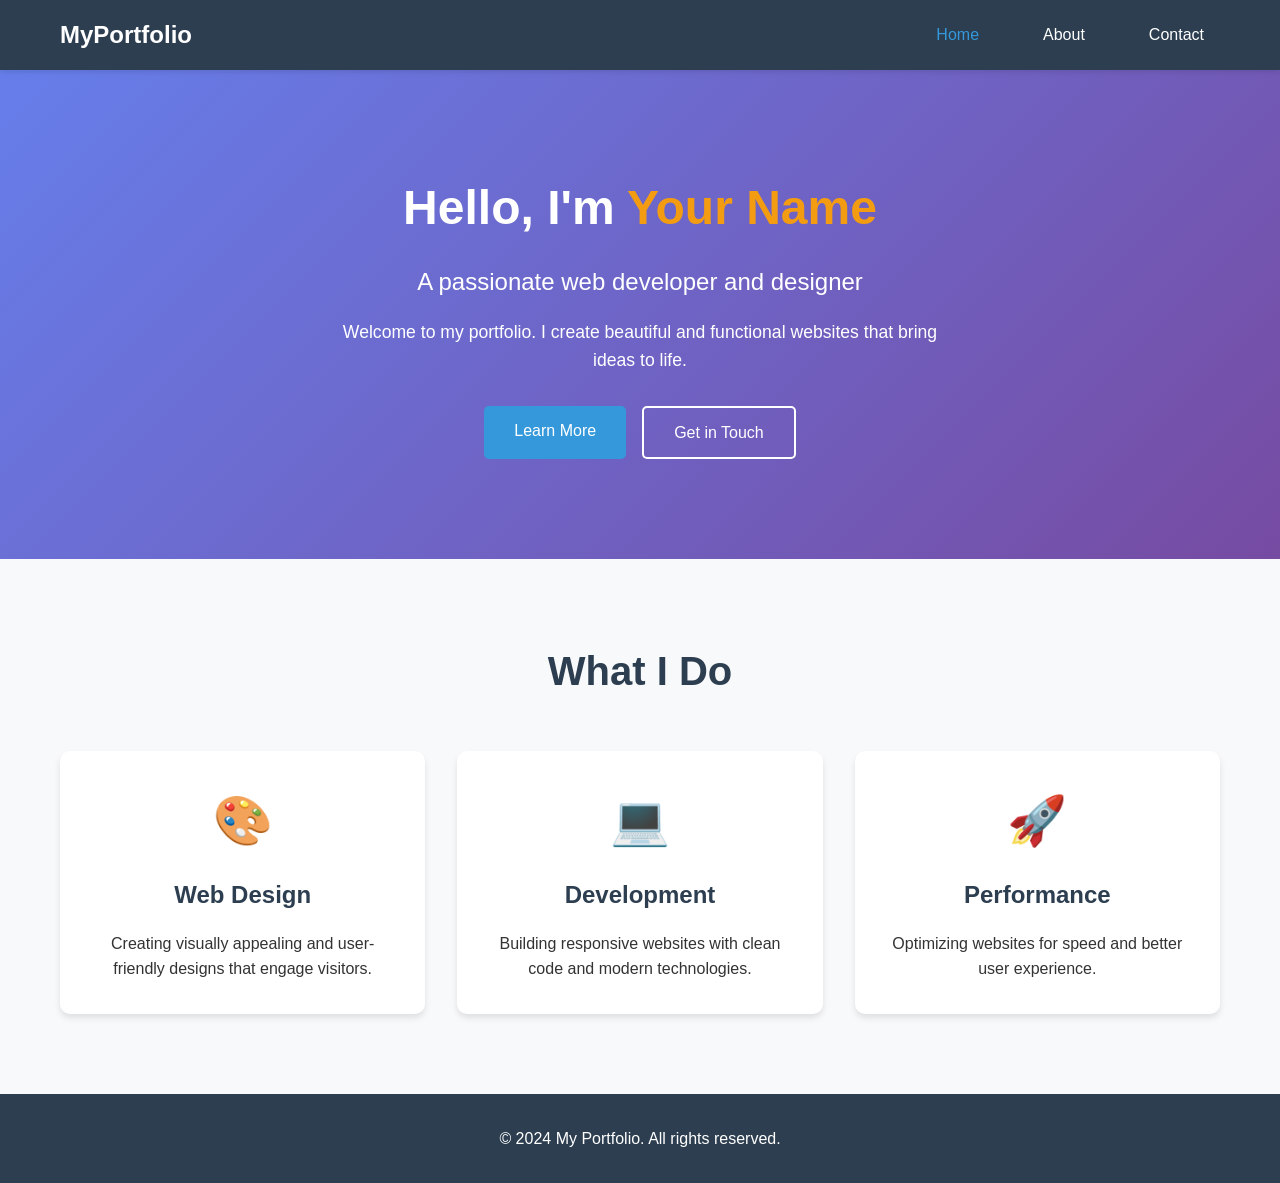
==== index.html @ 6005821e "Add Home, About, and Contact pages to the portfolio website Create and populate index.html, about.ht" ====
<!DOCTYPE html>
<html lang="en">
<head>
    <meta charset="UTF-8">
    <meta name="viewport" content="width=device-width, initial-scale=1.0">
    <title>My Portfolio - Home</title>
    <link rel="stylesheet" href="style.css">
</head>
<body>
    <nav class="navbar">
        <div class="container">
            <div class="logo">MyPortfolio</div>
            <button class="menu-toggle" id="menuToggle">
                <span></span>
                <span></span>
                <span></span>
            </button>
            <ul class="nav-links" id="navLinks">
                <li><a href="index.html" class="active">Home</a></li>
                <li><a href="about.html">About</a></li>
                <li><a href="contact.html">Contact</a></li>
            </ul>
        </div>
    </nav>

    <section class="hero">
        <div class="container">
            <div class="hero-content">
                <h1>Hello, I'm <span class="highlight">Your Name</span></h1>
                <p class="subtitle">A passionate web developer and designer</p>
                <p class="description">Welcome to my portfolio. I create beautiful and functional websites that bring ideas to life.</p>
                <div class="hero-buttons">
                    <a href="about.html" class="btn btn-primary">Learn More</a>
                    <a href="contact.html" class="btn btn-secondary">Get in Touch</a>
                </div>
            </div>
        </div>
    </section>

    <section class="intro">
        <div class="container">
            <h2>What I Do</h2>
            <div class="cards">
                <div class="card">
                    <div class="icon">🎨</div>
                    <h3>Web Design</h3>
                    <p>Creating visually appealing and user-friendly designs that engage visitors.</p>
                </div>
                <div class="card">
                    <div class="icon">💻</div>
                    <h3>Development</h3>
                    <p>Building responsive websites with clean code and modern technologies.</p>
                </div>
                <div class="card">
                    <div class="icon">🚀</div>
                    <h3>Performance</h3>
                    <p>Optimizing websites for speed and better user experience.</p>
                </div>
            </div>
        </div>
    </section>

    <footer>
        <div class="container">
            <p>&copy; 2024 My Portfolio. All rights reserved.</p>
        </div>
    </footer>

    <script src="script.js"></script>
</body>
</html>
---- style.css ----
* {
    margin: 0;
    padding: 0;
    box-sizing: border-box;
}

body {
    font-family: 'Segoe UI', Tahoma, Geneva, Verdana, sans-serif;
    line-height: 1.6;
    color: #333;
}

.container {
    max-width: 1200px;
    margin: 0 auto;
    padding: 0 20px;
}

.navbar {
    background-color: #2c3e50;
    padding: 1rem 0;
    position: sticky;
    top: 0;
    z-index: 100;
    box-shadow: 0 2px 5px rgba(0,0,0,0.1);
}

.navbar .container {
    display: flex;
    justify-content: space-between;
    align-items: center;
}

.logo {
    font-size: 1.5rem;
    font-weight: bold;
    color: #fff;
}

.nav-links {
    display: flex;
    list-style: none;
    gap: 2rem;
}

.nav-links a {
    color: #fff;
    text-decoration: none;
    transition: color 0.3s;
    padding: 0.5rem 1rem;
}

.nav-links a:hover,
.nav-links a.active {
    color: #3498db;
}

.menu-toggle {
    display: none;
    flex-direction: column;
    background: none;
    border: none;
    cursor: pointer;
    padding: 0;
}

.menu-toggle span {
    width: 25px;
    height: 3px;
    background-color: #fff;
    margin: 3px 0;
    transition: 0.3s;
}

.hero {
    background: linear-gradient(135deg, #667eea 0%, #764ba2 100%);
    color: #fff;
    padding: 100px 0;
    text-align: center;
}

.hero-content h1 {
    font-size: 3rem;
    margin-bottom: 1rem;
}

.highlight {
    color: #f39c12;
}

.subtitle {
    font-size: 1.5rem;
    margin-bottom: 1rem;
}

.description {
    font-size: 1.1rem;
    margin-bottom: 2rem;
    max-width: 600px;
    margin-left: auto;
    margin-right: auto;
}

.hero-buttons {
    display: flex;
    gap: 1rem;
    justify-content: center;
    flex-wrap: wrap;
}

.btn {
    padding: 12px 30px;
    text-decoration: none;
    border-radius: 5px;
    transition: all 0.3s;
    font-size: 1rem;
    display: inline-block;
}

.btn-primary {
    background-color: #3498db;
    color: #fff;
}

.btn-primary:hover {
    background-color: #2980b9;
    transform: translateY(-2px);
}

.btn-secondary {
    background-color: transparent;
    color: #fff;
    border: 2px solid #fff;
}

.btn-secondary:hover {
    background-color: #fff;
    color: #667eea;
}

.intro {
    padding: 80px 0;
    background-color: #f8f9fa;
}

.intro h2 {
    text-align: center;
    font-size: 2.5rem;
    margin-bottom: 3rem;
    color: #2c3e50;
}

.cards {
    display: grid;
    grid-template-columns: repeat(auto-fit, minmax(250px, 1fr));
    gap: 2rem;
}

.card {
    background: #fff;
    padding: 2rem;
    border-radius: 10px;
    text-align: center;
    box-shadow: 0 4px 6px rgba(0,0,0,0.1);
    transition: transform 0.3s;
}

.card:hover {
    transform: translateY(-10px);
}

.icon {
    font-size: 3rem;
    margin-bottom: 1rem;
}

.card h3 {
    font-size: 1.5rem;
    margin-bottom: 1rem;
    color: #2c3e50;
}

.page-header {
    background: linear-gradient(135deg, #667eea 0%, #764ba2 100%);
    color: #fff;
    padding: 60px 0;
    text-align: center;
}

.page-header h1 {
    font-size: 2.5rem;
    margin-bottom: 0.5rem;
}

.about-content {
    padding: 80px 0;
}

.about-grid {
    display: grid;
    grid-template-columns: 1fr 1fr;
    gap: 3rem;
    align-items: center;
}

.about-text h2 {
    font-size: 2rem;
    margin-bottom: 1.5rem;
    color: #2c3e50;
}

.about-text p {
    margin-bottom: 1rem;
    font-size: 1.1rem;
    line-height: 1.8;
}

.image-placeholder {
    background: linear-gradient(135deg, #667eea 0%, #764ba2 100%);
    height: 400px;
    border-radius: 10px;
    display: flex;
    align-items: center;
    justify-content: center;
    color: #fff;
    font-size: 1.5rem;
}

.skills {
    padding: 80px 0;
    background-color: #f8f9fa;
}

.skills h2 {
    text-align: center;
    font-size: 2.5rem;
    margin-bottom: 3rem;
    color: #2c3e50;
}

.skills-grid {
    display: grid;
    grid-template-columns: repeat(auto-fit, minmax(250px, 1fr));
    gap: 2rem;
}

.skill-item {
    background: #fff;
    padding: 2rem;
    border-radius: 10px;
    box-shadow: 0 4px 6px rgba(0,0,0,0.1);
}

.skill-item h3 {
    font-size: 1.3rem;
    margin-bottom: 1rem;
    color: #3498db;
}

.contact-section {
    padding: 80px 0;
}

.contact-grid {
    display: grid;
    grid-template-columns: 1fr 1fr;
    gap: 3rem;
}

.contact-info h2,
.contact-form h2 {
    font-size: 2rem;
    margin-bottom: 1.5rem;
    color: #2c3e50;
}

.contact-info p {
    font-size: 1.1rem;
    margin-bottom: 2rem;
}

.contact-details {
    margin-bottom: 2rem;
}

.detail-item {
    display: flex;
    gap: 1rem;
    margin-bottom: 1.5rem;
    align-items: flex-start;
}

.detail-icon {
    font-size: 2rem;
}

.detail-item h3 {
    font-size: 1.1rem;
    color: #2c3e50;
    margin-bottom: 0.3rem;
}

.social-links h3 {
    font-size: 1.2rem;
    margin-bottom: 1rem;
    color: #2c3e50;
}

.social-icons {
    display: flex;
    gap: 1rem;
    flex-wrap: wrap;
}

.social-icon {
    padding: 10px 20px;
    background-color: #3498db;
    color: #fff;
    text-decoration: none;
    border-radius: 5px;
    transition: background-color 0.3s;
}

.social-icon:hover {
    background-color: #2980b9;
}

.form-group {
    margin-bottom: 1.5rem;
}

.form-group label {
    display: block;
    margin-bottom: 0.5rem;
    font-weight: 500;
    color: #2c3e50;
}

.form-group input,
.form-group textarea {
    width: 100%;
    padding: 12px;
    border: 1px solid #ddd;
    border-radius: 5px;
    font-size: 1rem;
    font-family: inherit;
}

.form-group input:focus,
.form-group textarea:focus {
    outline: none;
    border-color: #3498db;
}

.form-message {
    margin-top: 1rem;
    padding: 1rem;
    border-radius: 5px;
    display: none;
}

.form-message.success {
    background-color: #d4edda;
    color: #155724;
    display: block;
}

.form-message.error {
    background-color: #f8d7da;
    color: #721c24;
    display: block;
}

footer {
    background-color: #2c3e50;
    color: #fff;
    text-align: center;
    padding: 2rem 0;
    margin-top: auto;
}

@media (max-width: 768px) {
    .menu-toggle {
        display: flex;
    }

    .nav-links {
        position: fixed;
        left: -100%;
        top: 70px;
        flex-direction: column;
        background-color: #2c3e50;
        width: 100%;
        text-align: center;
        transition: 0.3s;
        padding: 2rem 0;
        gap: 0;
    }

    .nav-links.active {
        left: 0;
    }

    .nav-links li {
        margin: 1rem 0;
    }

    .hero-content h1 {
        font-size: 2rem;
    }

    .subtitle {
        font-size: 1.2rem;
    }

    .about-grid,
    .contact-grid {
        grid-template-columns: 1fr;
    }

    .image-placeholder {
        height: 300px;
    }
}
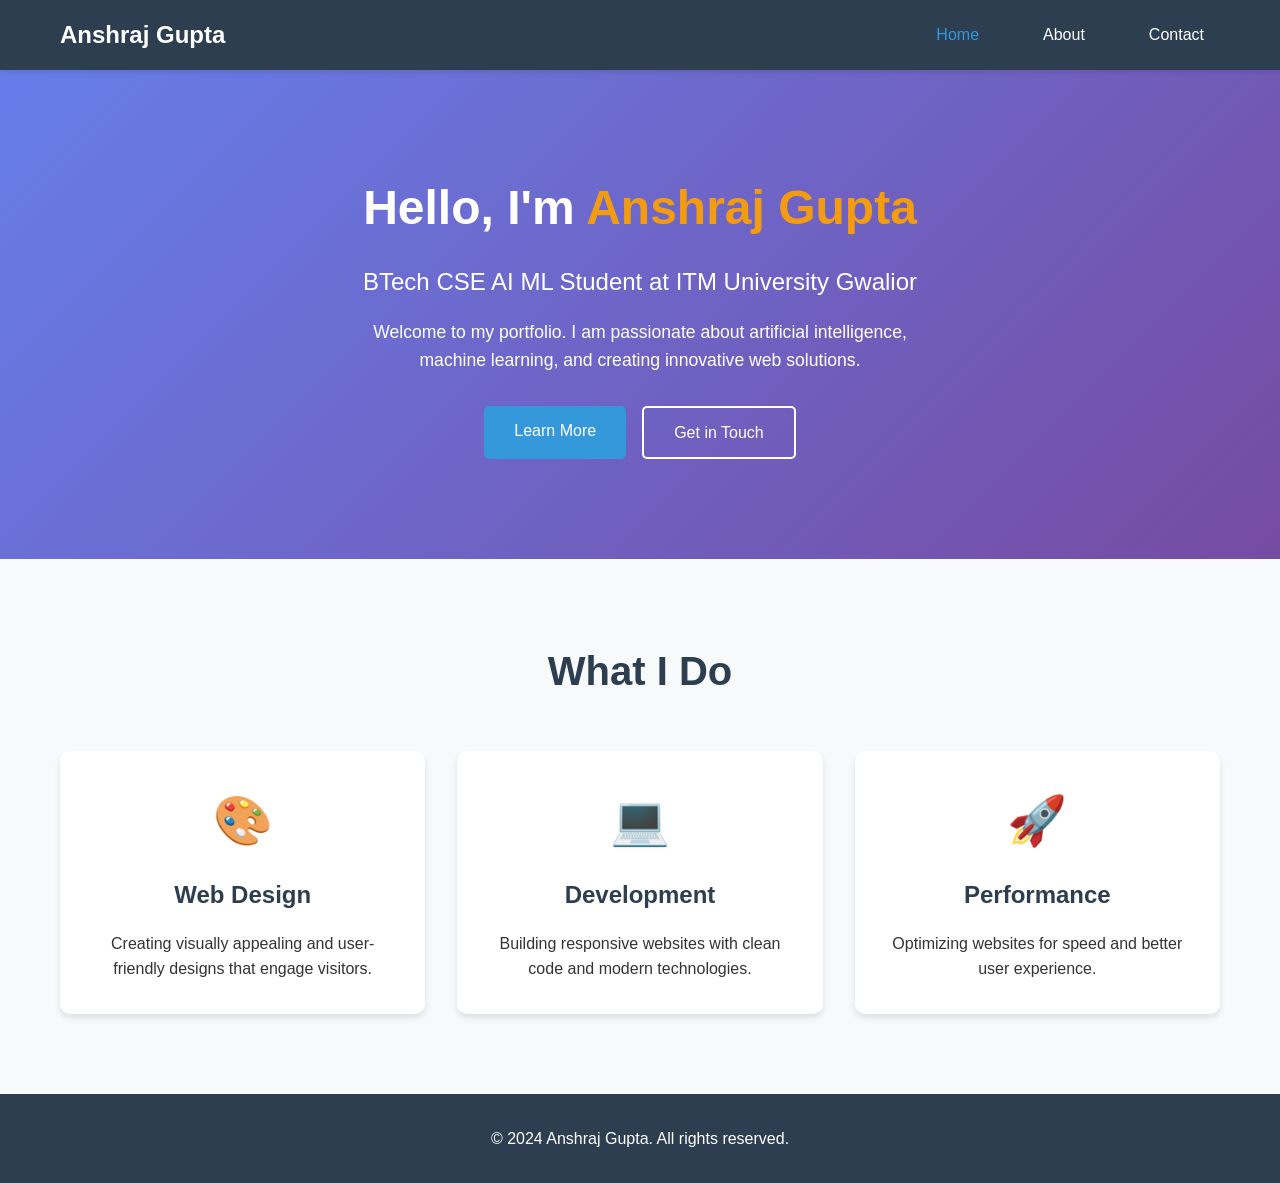
==== commit e1f397fa: "Update portfolio with personal information and AI/ML skills Update personal details across HTML file" ====
--- a/index.html
+++ b/index.html
@@ -9,7 +9,7 @@
 <body>
     <nav class="navbar">
         <div class="container">
-            <div class="logo">MyPortfolio</div>
+            <div class="logo">Anshraj Gupta</div>
             <button class="menu-toggle" id="menuToggle">
                 <span></span>
                 <span></span>
@@ -26,9 +26,9 @@
     <section class="hero">
         <div class="container">
             <div class="hero-content">
-                <h1>Hello, I'm <span class="highlight">Your Name</span></h1>
-                <p class="subtitle">A passionate web developer and designer</p>
-                <p class="description">Welcome to my portfolio. I create beautiful and functional websites that bring ideas to life.</p>
+                <h1>Hello, I'm <span class="highlight">Anshraj Gupta</span></h1>
+                <p class="subtitle">BTech CSE AI ML Student at ITM University Gwalior</p>
+                <p class="description">Welcome to my portfolio. I am passionate about artificial intelligence, machine learning, and creating innovative web solutions.</p>
                 <div class="hero-buttons">
                     <a href="about.html" class="btn btn-primary">Learn More</a>
                     <a href="contact.html" class="btn btn-secondary">Get in Touch</a>
@@ -62,7 +62,7 @@
 
     <footer>
         <div class="container">
-            <p>&copy; 2024 My Portfolio. All rights reserved.</p>
+            <p>&copy; 2024 Anshraj Gupta. All rights reserved.</p>
         </div>
     </footer>
 
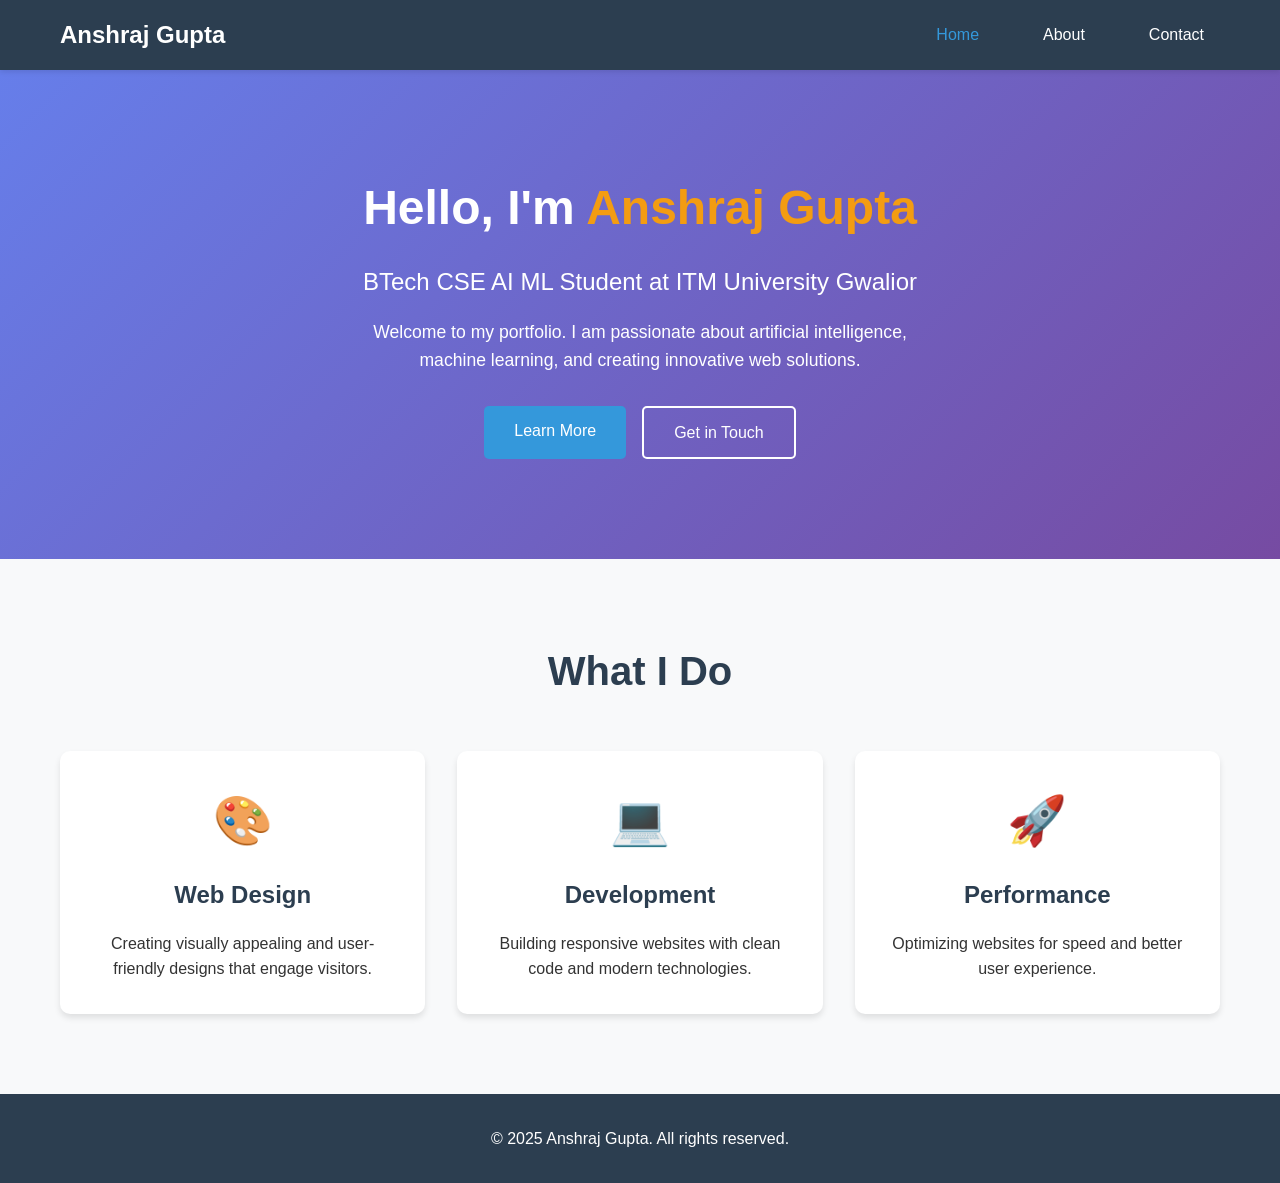
==== commit 84ec6ab5: "Initial portfolio upload" ====
--- a/index.html
+++ b/index.html
@@ -62,7 +62,7 @@
 
     <footer>
         <div class="container">
-            <p>&copy; 2024 Anshraj Gupta. All rights reserved.</p>
+            <p>&copy; 2025 Anshraj Gupta. All rights reserved.</p>
         </div>
     </footer>
 
